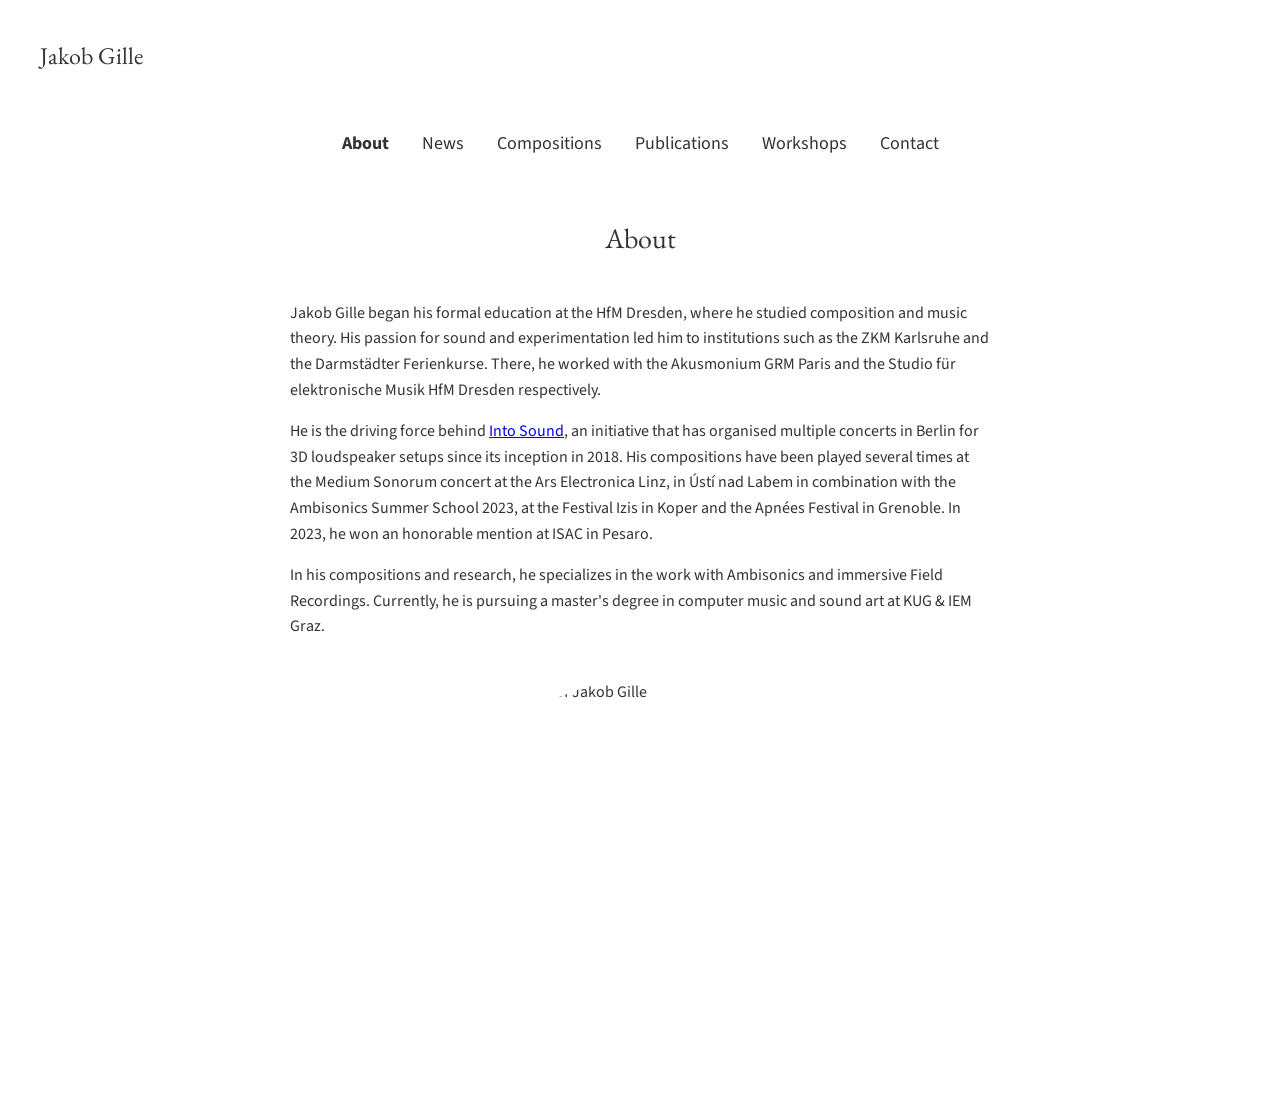
==== about.html @ 01a0fa6b "Update about.html" ====
<!DOCTYPE html>
<html lang="de">
<head>
    <meta charset="UTF-8">
    <meta name="viewport" content="width=device-width, initial-scale=1.0">
    <title>Jakob Gille - About</title>
    
    <link rel="preconnect" href="https://fonts.googleapis.com">
    <link rel="preconnect" href="https://fonts.gstatic.com" crossorigin>
    <link href="https://fonts.googleapis.com/css2?family=EB+Garamond&family=Source+Sans+3:wght@400;700&display=swap" rel="stylesheet">

    <style>
        body { font-family: "Source Sans 3", sans-serif; margin: 40px; color: #333; background-color: #fff; }
        header h1 { font-family: "EB Garamond", serif; font-size: 24px; font-weight: normal; margin: 0; }
        header a { text-decoration: none; color: inherit; }
        nav { text-align: center; margin-top: 60px; margin-bottom: 60px; }
        nav ul { list-style: none; padding: 0; margin: 0; display: inline-block; }
        nav ul li { display: inline; margin: 0 15px; }
        nav ul li a { text-decoration: none; color: #333; font-size: 18px; }
        nav ul li a:hover { color: orange; }
        nav ul li a.active { font-weight: bold; }
        main { text-align: left; max-width: 700px; margin: 0 auto; line-height: 1.6; }
        main h2 {
            font-family: "EB Garamond", serif;
            font-size: 28px;
            font-weight: normal;
            margin-bottom: 40px;
            text-align: center;
        }
        p { margin-bottom: 1em; }

        /* NEU: Styling für dein Portraitbild */
        .about-image {
            width: 400px;
            height: 400px;
            border-radius: 50%; /* This makes the image circular */
            object-fit: cover; /* This prevents the image from being distorted */
            display: block;
            margin: 40px auto 0 auto; /* Centers the image and adds space below */
        }
    </style>
</head>
<body>

    <header>
        <a href="index.html"><h1>Jakob Gille</h1></a>
    </header>

    <nav>
        <ul>
            <li><a href="about.html" class="active">About</a></li>
            <li><a href="index.html">News</a></li>
            <li><a href="compositions.html">Compositions</a></li>
            <li><a href="publications.html">Publications</a></li>
            <li><a href="workshops.html">Workshops</a></li>
            <!-- <li><a href="cv.html">CV</a></li> -->
            <li><a href="contact.html">Contact</a></li>
        </ul>
    </nav>

    <main>
        <h2>About</h2>

        <p>
            Jakob Gille began his formal education at the HfM Dresden, where he studied composition and music theory. His passion for sound and experimentation led him to institutions such as the ZKM Karlsruhe and the Darmstädter Ferienkurse. There, he worked with the Akusmonium GRM Paris and the Studio für elektronische Musik HfM Dresden respectively. 
        </p>
        <p>
            He is the driving force behind <a href="https://intosound.de/" target="_blank">Into Sound</a></li>, an initiative that has organised multiple concerts in Berlin for 3D loudspeaker setups since its inception in 2018. His compositions have been played several times at the Medium Sonorum concert at the Ars Electronica Linz, in Ústí nad Labem in combination with the Ambisonics Summer School 2023, at the Festival Izis in Koper and the Apnées Festival in Grenoble. In 2023, he won an honorable mention at ISAC in Pesaro.
        </p>
        <p>
            In his compositions and research, he specializes in the work with Ambisonics and immersive Field Recordings. Currently, he is pursuing a master's degree in computer music and sound art at KUG & IEM Graz.
        </p>
                <img src="images/Gille:Portrait.jpg" alt="Portrait Photo of Jakob Gille" class="about-image">
    </main>

</body>
</html>
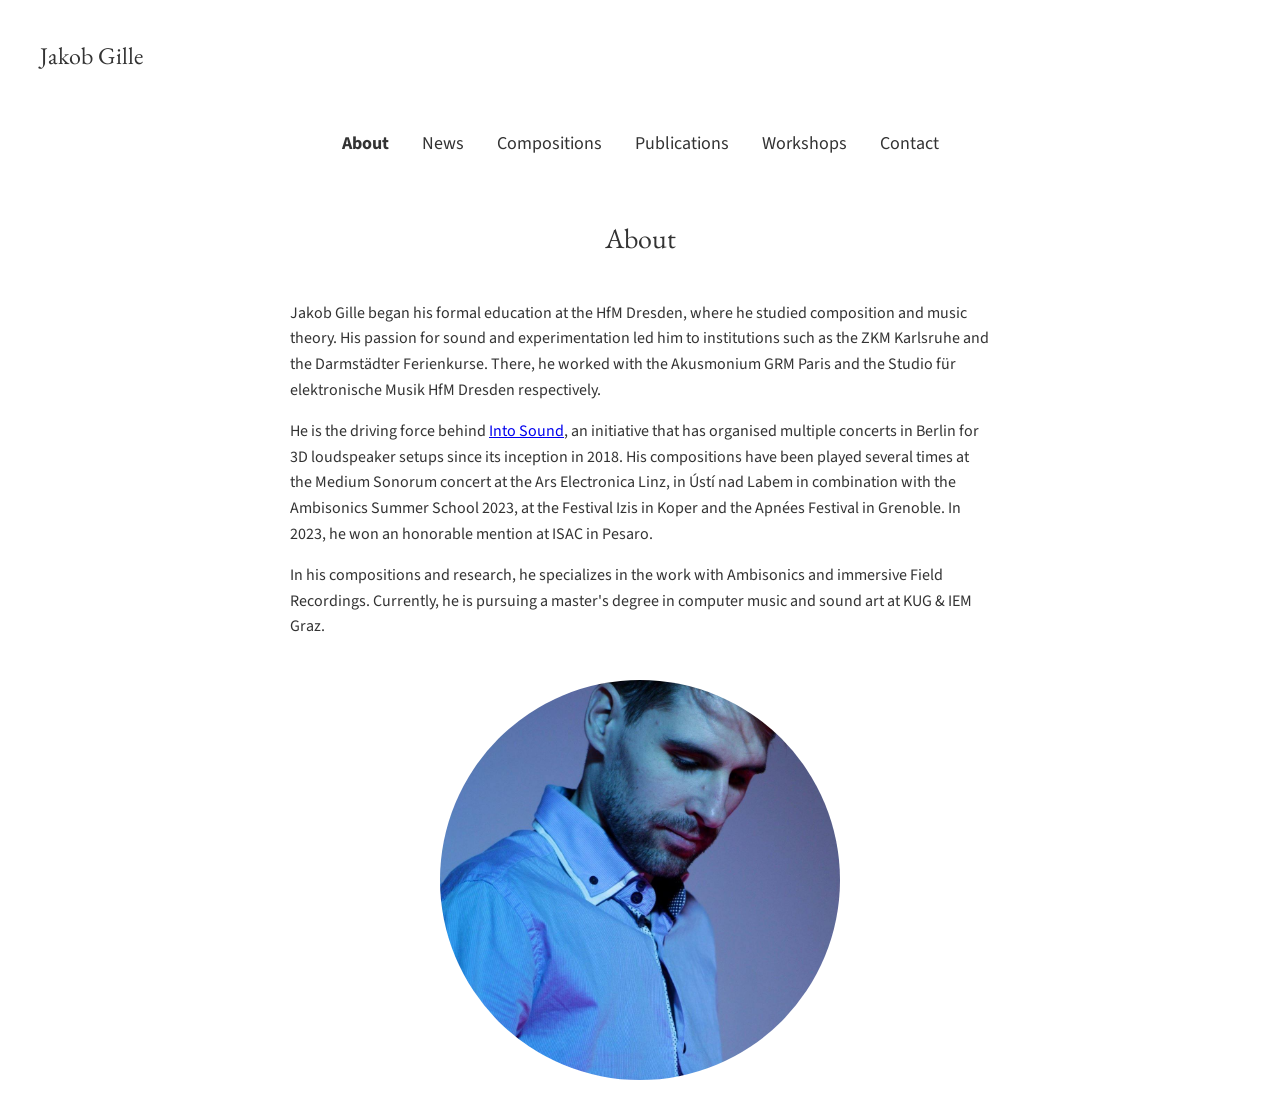
==== commit cbbeaff2: "Update about.html" ====
--- a/about.html
+++ b/about.html
@@ -70,7 +70,7 @@
         <p>
             In his compositions and research, he specializes in the work with Ambisonics and immersive Field Recordings. Currently, he is pursuing a master's degree in computer music and sound art at KUG & IEM Graz.
         </p>
-                <img src="images/Gille:Portrait.jpg" alt="Portrait Photo of Jakob Gille" class="about-image">
+                <img src="images/Gille_Portrait.jpg" alt="Portrait Photo of Jakob Gille" class="about-image">
     </main>
 
 </body>
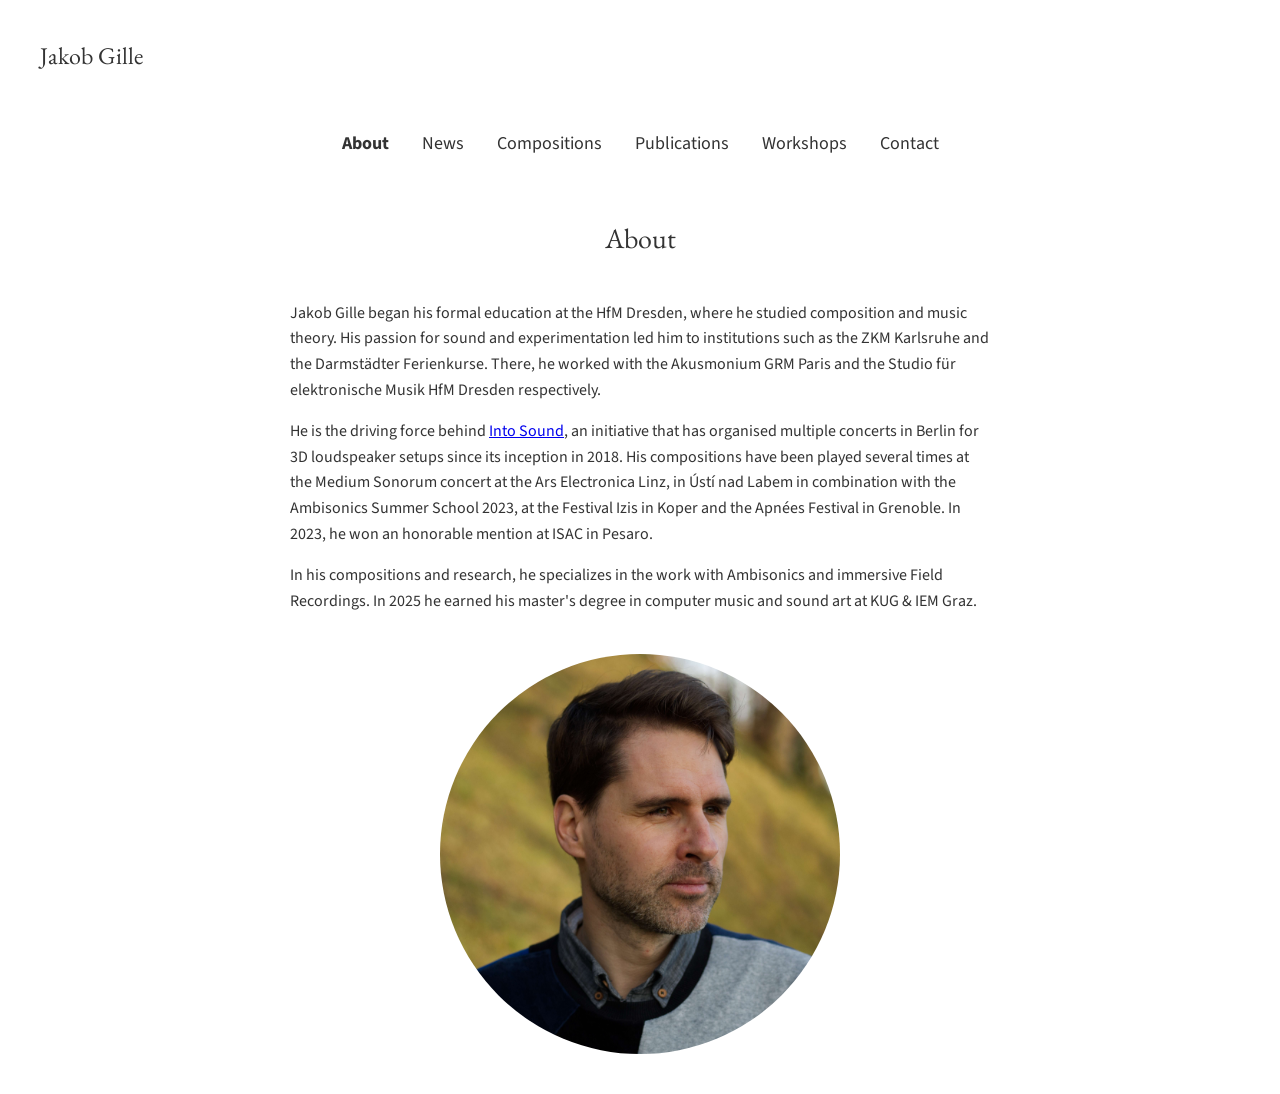
==== commit 43bf72d1: "Update biography and image in about.html" ====
--- a/about.html
+++ b/about.html
@@ -68,9 +68,9 @@
             He is the driving force behind <a href="https://intosound.de/" target="_blank">Into Sound</a></li>, an initiative that has organised multiple concerts in Berlin for 3D loudspeaker setups since its inception in 2018. His compositions have been played several times at the Medium Sonorum concert at the Ars Electronica Linz, in Ústí nad Labem in combination with the Ambisonics Summer School 2023, at the Festival Izis in Koper and the Apnées Festival in Grenoble. In 2023, he won an honorable mention at ISAC in Pesaro.
         </p>
         <p>
-            In his compositions and research, he specializes in the work with Ambisonics and immersive Field Recordings. Currently, he is pursuing a master's degree in computer music and sound art at KUG & IEM Graz.
+            In his compositions and research, he specializes in the work with Ambisonics and immersive Field Recordings. In 2025 he earned his master's degree in computer music and sound art at KUG & IEM Graz.
         </p>
-                <img src="images/Gille_Portrait.jpg" alt="Portrait Photo of Jakob Gille" class="about-image">
+                <img src="images/DSC02979.jpg" alt="Portrait Photo of Jakob Gille" class="about-image">
     </main>
 
 </body>
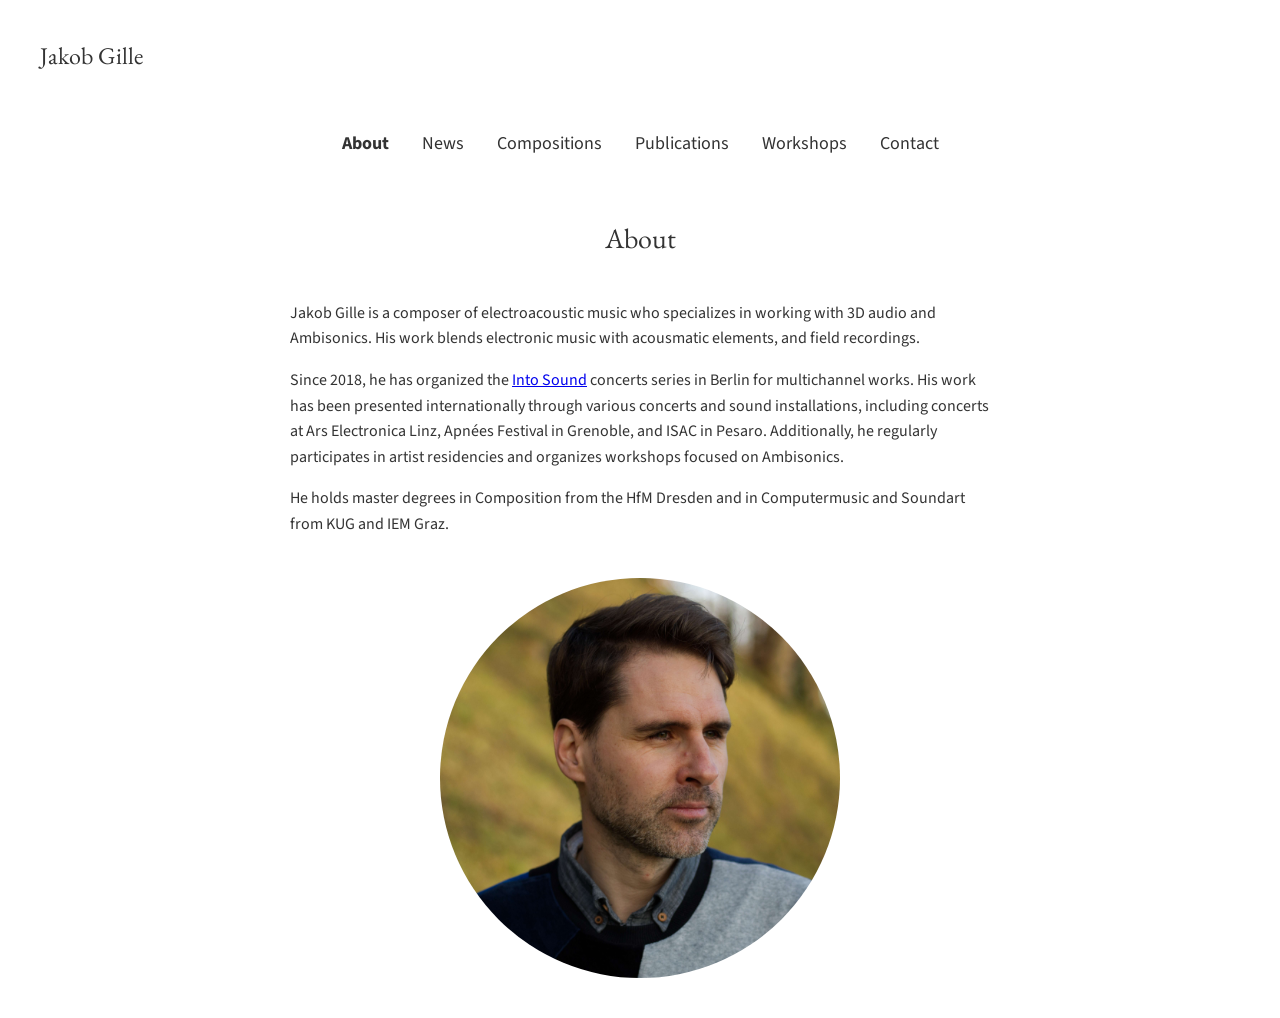
==== commit 59138783: "Revise Jakob Gille's biography in about.html" ====
--- a/about.html
+++ b/about.html
@@ -62,14 +62,14 @@
         <h2>About</h2>
 
         <p>
-            Jakob Gille began his formal education at the HfM Dresden, where he studied composition and music theory. His passion for sound and experimentation led him to institutions such as the ZKM Karlsruhe and the Darmstädter Ferienkurse. There, he worked with the Akusmonium GRM Paris and the Studio für elektronische Musik HfM Dresden respectively. 
+Jakob Gille is a composer of electroacoustic music who specializes in working with 3D audio and Ambisonics. His work blends electronic music with acousmatic elements, and field recordings. 
         </p>
         <p>
-            He is the driving force behind <a href="https://intosound.de/" target="_blank">Into Sound</a></li>, an initiative that has organised multiple concerts in Berlin for 3D loudspeaker setups since its inception in 2018. His compositions have been played several times at the Medium Sonorum concert at the Ars Electronica Linz, in Ústí nad Labem in combination with the Ambisonics Summer School 2023, at the Festival Izis in Koper and the Apnées Festival in Grenoble. In 2023, he won an honorable mention at ISAC in Pesaro.
+            Since 2018, he has organized the <a href="https://intosound.de/" target="_blank">Into Sound</a></li> concerts series in Berlin 
+        for multichannel works. His work has been presented internationally through various concerts and sound installations, including concerts at Ars Electronica Linz, Apnées Festival in Grenoble, and ISAC in Pesaro. Additionally, he regularly participates in artist residencies and organizes workshops focused on Ambisonics.
         </p>
         <p>
-            In his compositions and research, he specializes in the work with Ambisonics and immersive Field Recordings. In 2025 he earned his master's degree in computer music and sound art at KUG & IEM Graz.
-        </p>
+He holds master degrees in Composition from the HfM Dresden and in Computermusic and Soundart from KUG and IEM Graz.        </p>
                 <img src="images/DSC02979.jpg" alt="Portrait Photo of Jakob Gille" class="about-image">
     </main>
 
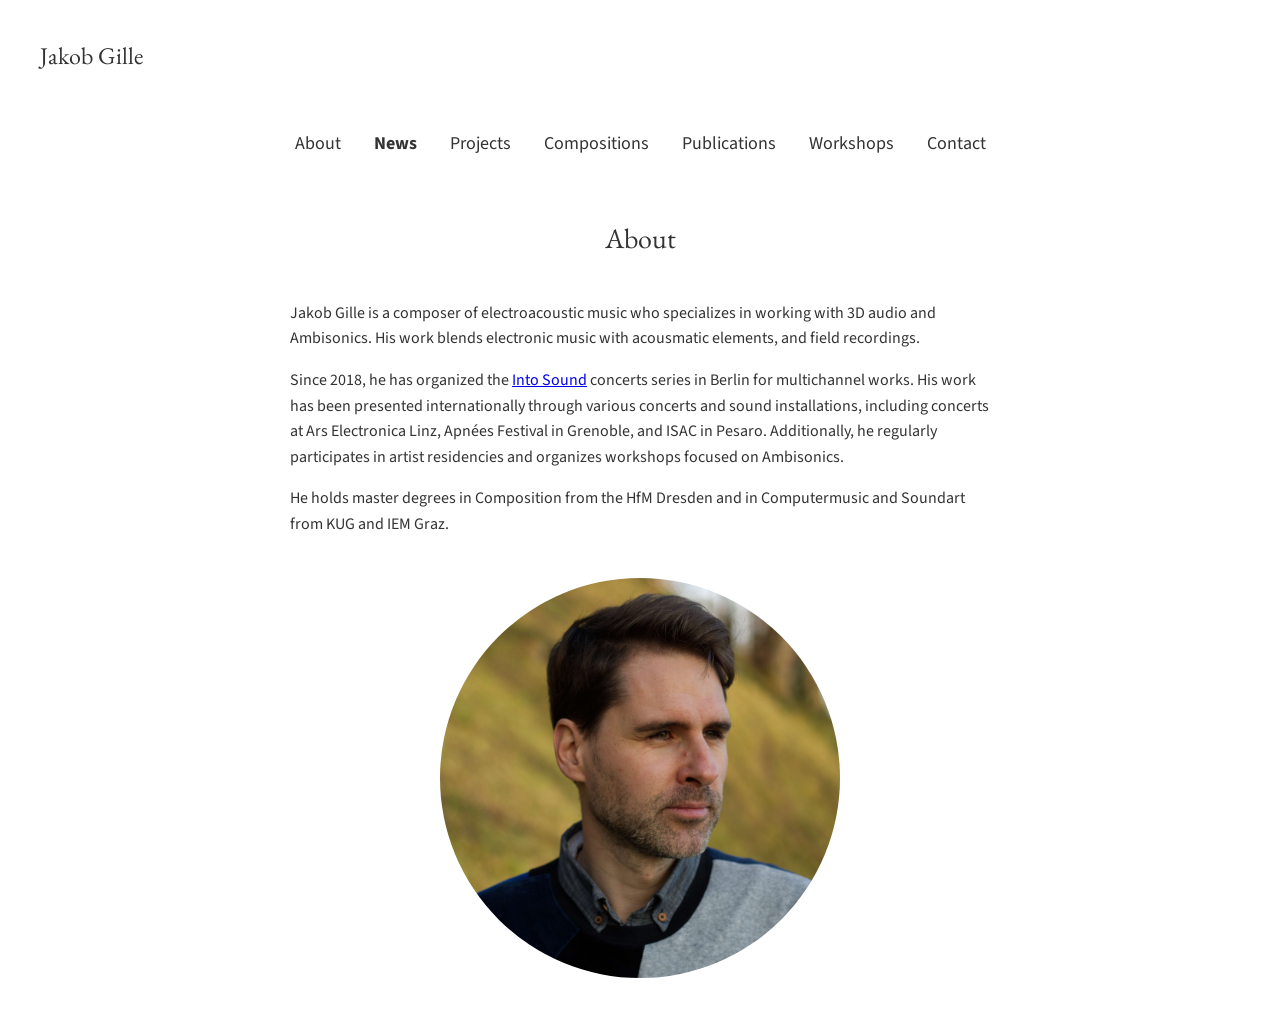
==== commit 7529b328: "Update navigation links and add new projects section across multiple HTML files. Updated News sectio" ====
--- a/about.html
+++ b/about.html
@@ -48,12 +48,12 @@
 
     <nav>
         <ul>
-            <li><a href="about.html" class="active">About</a></li>
-            <li><a href="index.html">News</a></li>
+            <li><a href="about.html">About</a></li>
+            <li><a href="index.html" class="active">News</a></li>
+            <li><a href="projects.html">Projects</a></li>
             <li><a href="compositions.html">Compositions</a></li>
             <li><a href="publications.html">Publications</a></li>
             <li><a href="workshops.html">Workshops</a></li>
-            <!-- <li><a href="cv.html">CV</a></li> -->
             <li><a href="contact.html">Contact</a></li>
         </ul>
     </nav>
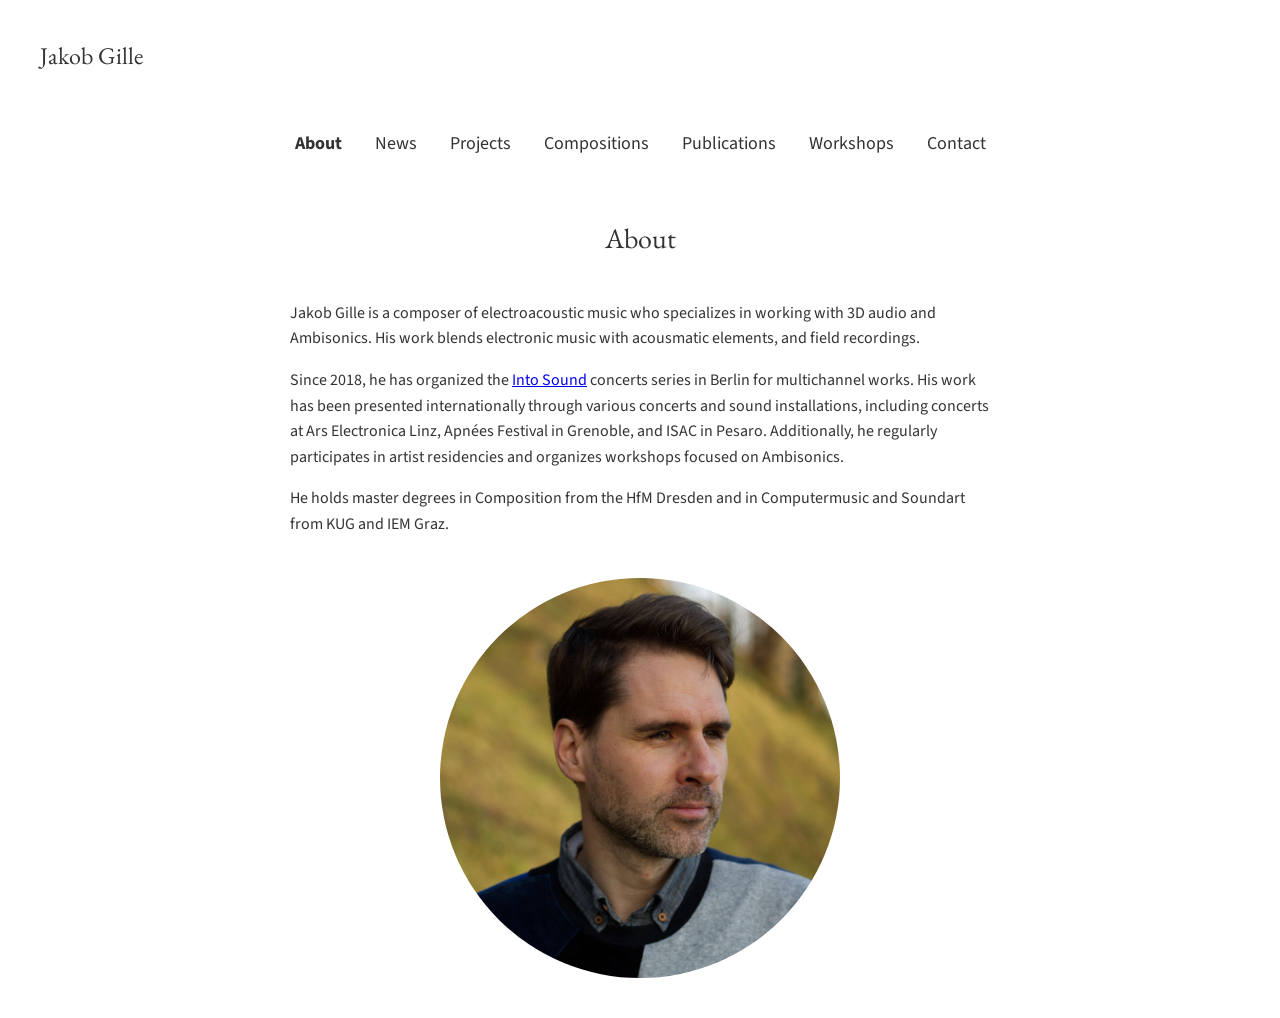
==== commit ee613234: "Refactor navigation links to correctly highlight active pages across multiple HTML files." ====
--- a/about.html
+++ b/about.html
@@ -48,8 +48,8 @@
 
     <nav>
         <ul>
-            <li><a href="about.html">About</a></li>
-            <li><a href="index.html" class="active">News</a></li>
+            <li><a href="about.html" class="active">About</a></li>
+            <li><a href="index.html">News</a></li>
             <li><a href="projects.html">Projects</a></li>
             <li><a href="compositions.html">Compositions</a></li>
             <li><a href="publications.html">Publications</a></li>
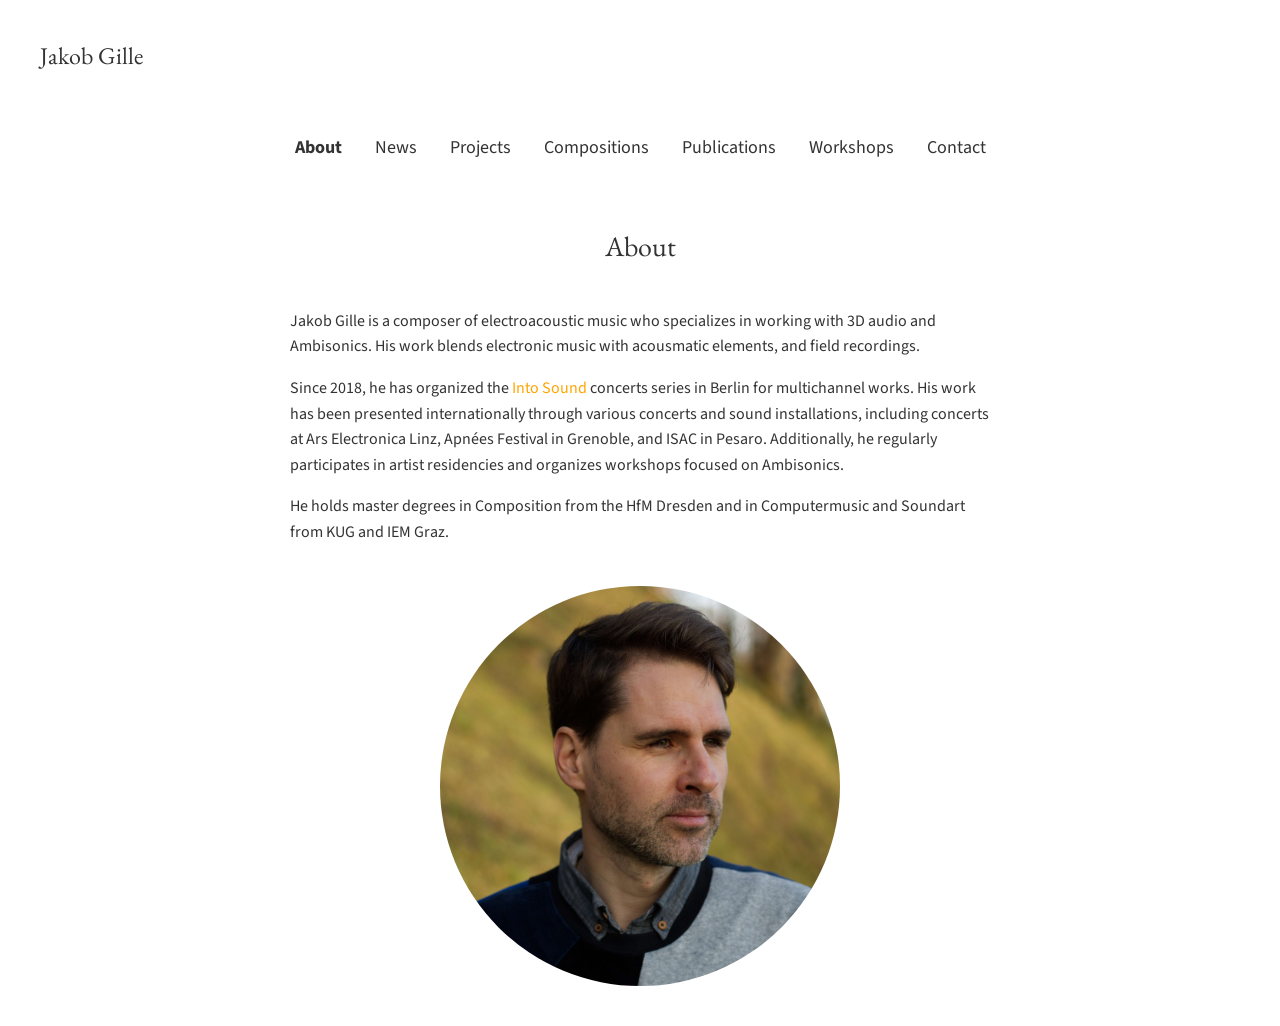
==== commit a9c039b9: "Refactor HTML files to link external stylesheet and remove inline styles for improved maintainabilit" ====
--- a/about.html
+++ b/about.html
@@ -8,37 +8,7 @@
     <link rel="preconnect" href="https://fonts.googleapis.com">
     <link rel="preconnect" href="https://fonts.gstatic.com" crossorigin>
     <link href="https://fonts.googleapis.com/css2?family=EB+Garamond&family=Source+Sans+3:wght@400;700&display=swap" rel="stylesheet">
-
-    <style>
-        body { font-family: "Source Sans 3", sans-serif; margin: 40px; color: #333; background-color: #fff; }
-        header h1 { font-family: "EB Garamond", serif; font-size: 24px; font-weight: normal; margin: 0; }
-        header a { text-decoration: none; color: inherit; }
-        nav { text-align: center; margin-top: 60px; margin-bottom: 60px; }
-        nav ul { list-style: none; padding: 0; margin: 0; display: inline-block; }
-        nav ul li { display: inline; margin: 0 15px; }
-        nav ul li a { text-decoration: none; color: #333; font-size: 18px; }
-        nav ul li a:hover { color: orange; }
-        nav ul li a.active { font-weight: bold; }
-        main { text-align: left; max-width: 700px; margin: 0 auto; line-height: 1.6; }
-        main h2 {
-            font-family: "EB Garamond", serif;
-            font-size: 28px;
-            font-weight: normal;
-            margin-bottom: 40px;
-            text-align: center;
-        }
-        p { margin-bottom: 1em; }
-
-        /* NEU: Styling für dein Portraitbild */
-        .about-image {
-            width: 400px;
-            height: 400px;
-            border-radius: 50%; /* This makes the image circular */
-            object-fit: cover; /* This prevents the image from being distorted */
-            display: block;
-            margin: 40px auto 0 auto; /* Centers the image and adds space below */
-        }
-    </style>
+    <link rel="stylesheet" href="styles.css">
 </head>
 <body>
 
--- a/styles.css
+++ b/styles.css
@@ -0,0 +1,431 @@
+*, *::before, *::after {
+    box-sizing: border-box;
+}
+
+body {
+    font-family: "Source Sans 3", sans-serif;
+    margin: 40px;
+    color: #333;
+    background-color: #fff;
+}
+
+img {
+    max-width: 100%;
+    height: auto;
+}
+
+header h1 {
+    font-family: "EB Garamond", serif;
+    font-size: 24px;
+    font-weight: normal;
+    margin: 0;
+}
+
+header a {
+    text-decoration: none;
+    color: inherit;
+}
+
+nav {
+    text-align: center;
+    margin-top: 60px;
+    margin-bottom: 60px;
+}
+
+nav ul {
+    list-style: none;
+    padding: 0;
+    margin: 0;
+    display: inline-block;
+}
+
+nav ul li {
+    display: inline;
+    margin: 0 15px;
+}
+
+nav ul li a {
+    display: inline-block;
+    text-decoration: none;
+    color: #333;
+    font-size: 18px;
+    padding: 4px 0;
+}
+
+nav ul li a:hover {
+    color: orange;
+}
+
+nav ul li a.active {
+    font-weight: bold;
+}
+
+main {
+    text-align: left;
+    max-width: 700px;
+    margin: 0 auto;
+    line-height: 1.6;
+}
+
+main h2 {
+    font-family: "EB Garamond", serif;
+    font-size: 28px;
+    font-weight: normal;
+    margin-bottom: 40px;
+    text-align: center;
+}
+
+main a {
+    color: orange;
+    text-decoration: none;
+}
+
+main a:hover {
+    text-decoration: underline;
+}
+
+/* News (index) */
+.news-entry,
+.news-entry-no-image {
+    margin-bottom: 30px;
+    border-bottom: 1px solid #eee;
+    padding-bottom: 30px;
+}
+
+.news-entry {
+    display: flex;
+    align-items: flex-start;
+}
+
+.news-entry img {
+    width: 150px;
+    flex-shrink: 0;
+    margin-right: 25px;
+}
+
+.news-entry-text h3,
+.news-entry-no-image h3 {
+    font-family: "EB Garamond", serif;
+    margin-top: 0;
+    margin-bottom: 10px;
+    font-size: 1.4em;
+}
+
+.news-entry-text p,
+.news-entry-no-image p {
+    margin: 0;
+}
+
+.news-meta {
+    font-size: 0.9em;
+    color: #666;
+    margin-top: 5px !important;
+}
+
+/* About */
+.about-image {
+    width: 400px;
+    height: 400px;
+    max-width: 100%;
+    border-radius: 50%;
+    object-fit: cover;
+    display: block;
+    margin: 40px auto 0 auto;
+}
+
+main p {
+    margin-bottom: 1em;
+}
+
+/* Projects */
+.project-entry {
+    margin-bottom: 50px;
+    border-bottom: 1px solid #eee;
+    padding-bottom: 40px;
+}
+
+.project-entry:last-child {
+    border-bottom: none;
+}
+
+.project-entry h3 {
+    font-family: "EB Garamond", serif;
+    font-size: 1.4em;
+    margin-top: 0;
+    margin-bottom: 10px;
+}
+
+.project-images {
+    display: flex;
+    gap: 20px;
+    margin-top: 20px;
+}
+
+.project-images img {
+    width: calc(50% - 10px);
+    height: 250px;
+    object-fit: cover;
+    border: 1px solid #ddd;
+}
+
+.pos-custom {
+    object-position: 40% 30%;
+}
+
+/* Compositions */
+.composition-entry {
+    margin-bottom: 50px;
+}
+
+.composition-entry h3 {
+    font-family: "EB Garamond", serif;
+    margin-bottom: 10px;
+}
+
+.composition-entry p {
+    margin-top: 0;
+}
+
+.bandcamp-embed {
+    border: 0;
+    width: 100%;
+    max-width: 350px;
+    display: block;
+}
+
+.bandcamp-embed--album {
+    height: 470px;
+}
+
+.bandcamp-embed--track {
+    height: 442px;
+}
+
+/* Publications */
+.publication-entry {
+    margin-bottom: 40px;
+}
+
+.publication-entry h3 {
+    font-family: "EB Garamond", serif;
+    margin-bottom: 5px;
+}
+
+.publication-entry p {
+    margin: 0;
+}
+
+/* Workshops */
+.video-container {
+    position: relative;
+    padding-bottom: 56.25%;
+    height: 0;
+    overflow: hidden;
+    max-width: 100%;
+    margin-top: 20px;
+}
+
+.video-container iframe {
+    position: absolute;
+    top: 0;
+    left: 0;
+    width: 100%;
+    height: 100%;
+    border: 0;
+}
+
+.workshop-entry {
+    padding-bottom: 25px;
+    margin-bottom: 25px;
+    border-bottom: 1px solid #eee;
+}
+
+.workshop-entry:last-child {
+    border-bottom: none;
+}
+
+.workshop-entry h3 {
+    font-family: "EB Garamond", serif;
+    margin-bottom: 5px;
+}
+
+.workshop-entry p {
+    margin: 0;
+    color: #666;
+}
+
+.image-gallery {
+    display: flex;
+    flex-wrap: wrap;
+    gap: 15px;
+    margin-top: 20px;
+}
+
+.image-gallery a {
+    display: block;
+}
+
+.image-gallery img {
+    width: 150px;
+    height: 100px;
+    object-fit: cover;
+    border: 1px solid #ddd;
+    transition: opacity 0.2s;
+    cursor: pointer;
+}
+
+.image-gallery img:hover {
+    opacity: 0.7;
+}
+
+/* Contact */
+main.main-center {
+    text-align: center;
+    line-height: 1.8;
+}
+
+main.main-center h2 {
+    text-align: center;
+}
+
+.contact-info {
+    font-size: 1.1em;
+}
+
+.other-links {
+    margin-top: 50px;
+    text-align: left;
+    display: inline-block;
+}
+
+.other-links h3 {
+    font-family: "EB Garamond", serif;
+    text-align: center;
+    font-weight: normal;
+}
+
+.other-links ul {
+    list-style: none;
+    padding: 0;
+}
+
+.other-links li {
+    margin-bottom: 10px;
+}
+
+/* CV */
+main.main-wide {
+    text-align: center;
+    max-width: 900px;
+}
+
+.download-button {
+    display: inline-block;
+    background-color: orange;
+    color: white;
+    padding: 12px 25px;
+    text-decoration: none;
+    font-weight: bold;
+    border-radius: 5px;
+    margin-bottom: 40px;
+}
+
+.download-button:hover {
+    background-color: #e69500;
+    text-decoration: none;
+}
+
+.pdf-viewer {
+    width: 100%;
+    height: 800px;
+    border: 1px solid #ddd;
+}
+
+.pdf-mobile-note {
+    display: none;
+    margin-bottom: 20px;
+    color: #666;
+}
+
+/* Mobile */
+@media (max-width: 768px) {
+    body {
+        margin: 16px;
+    }
+
+    nav {
+        margin-top: 24px;
+        margin-bottom: 24px;
+    }
+
+    nav ul li {
+        display: block;
+        margin: 0;
+    }
+
+    nav ul li a {
+        padding: 10px 0;
+        font-size: 17px;
+    }
+
+    main h2 {
+        font-size: 24px;
+        margin-bottom: 30px;
+    }
+
+    .news-entry {
+        flex-direction: column;
+    }
+
+    .news-entry img {
+        width: 100%;
+        max-width: 200px;
+        margin-right: 0;
+        margin-bottom: 15px;
+    }
+
+    .about-image {
+        width: 280px;
+        height: 280px;
+    }
+
+    .project-images {
+        flex-direction: column;
+    }
+
+    .project-images img {
+        width: 100%;
+        height: auto;
+        min-height: 180px;
+    }
+
+    .image-gallery {
+        justify-content: center;
+    }
+
+    .pdf-viewer {
+        display: none;
+    }
+
+    .pdf-mobile-note {
+        display: block;
+    }
+}
+
+@media (max-width: 480px) {
+    nav ul li a {
+        font-size: 16px;
+    }
+
+    main h2 {
+        font-size: 22px;
+    }
+
+    .bandcamp-embed--album {
+        height: 400px;
+    }
+
+    .bandcamp-embed--track {
+        height: 380px;
+    }
+}
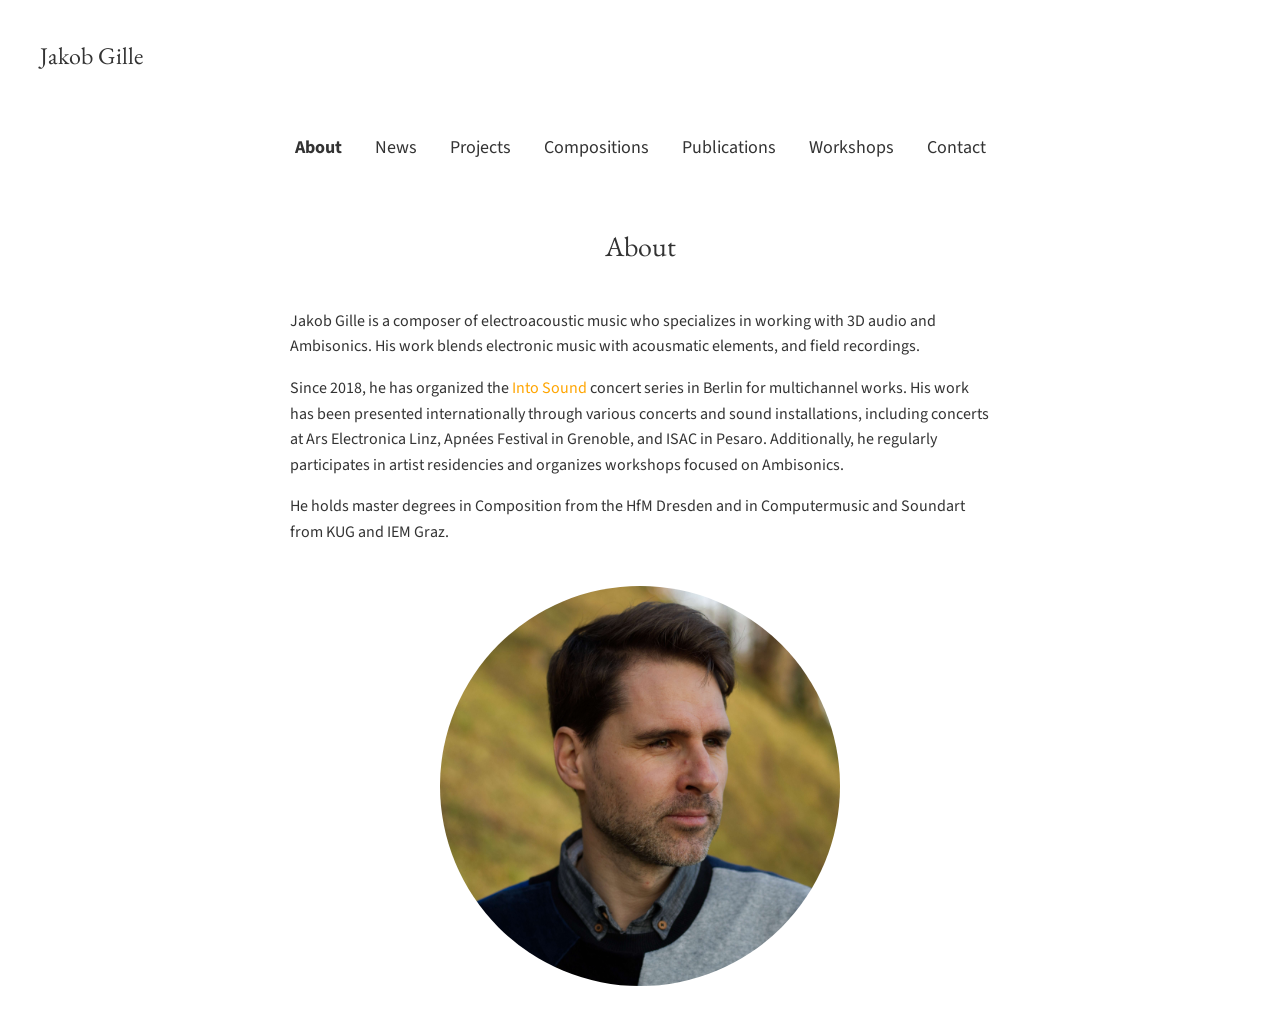
==== commit 07708907: "Fix about page mobile styling" ====
--- a/about.html
+++ b/about.html
@@ -35,12 +35,13 @@
 Jakob Gille is a composer of electroacoustic music who specializes in working with 3D audio and Ambisonics. His work blends electronic music with acousmatic elements, and field recordings. 
         </p>
         <p>
-            Since 2018, he has organized the <a href="https://intosound.de/" target="_blank">Into Sound</a></li> concerts series in Berlin 
+            Since 2018, he has organized the <a href="https://intosound.de/" target="_blank" rel="noopener noreferrer">Into Sound</a> concert series in Berlin
         for multichannel works. His work has been presented internationally through various concerts and sound installations, including concerts at Ars Electronica Linz, Apnées Festival in Grenoble, and ISAC in Pesaro. Additionally, he regularly participates in artist residencies and organizes workshops focused on Ambisonics.
         </p>
         <p>
-He holds master degrees in Composition from the HfM Dresden and in Computermusic and Soundart from KUG and IEM Graz.        </p>
-                <img src="images/DSC02979.jpg" alt="Portrait Photo of Jakob Gille" class="about-image">
+            He holds master degrees in Composition from the HfM Dresden and in Computermusic and Soundart from KUG and IEM Graz.
+        </p>
+        <img src="images/DSC02979.jpg" alt="Portrait Photo of Jakob Gille" class="about-image">
     </main>
 
 </body>
--- a/styles.css
+++ b/styles.css
@@ -124,8 +124,8 @@
 
 /* About */
 .about-image {
-    width: 400px;
-    height: 400px;
+    width: min(400px, 100%);
+    aspect-ratio: 1;
     max-width: 100%;
     border-radius: 50%;
     object-fit: cover;
@@ -385,8 +385,7 @@
     }
 
     .about-image {
-        width: 280px;
-        height: 280px;
+        width: min(280px, 100%);
     }
 
     .project-images {
